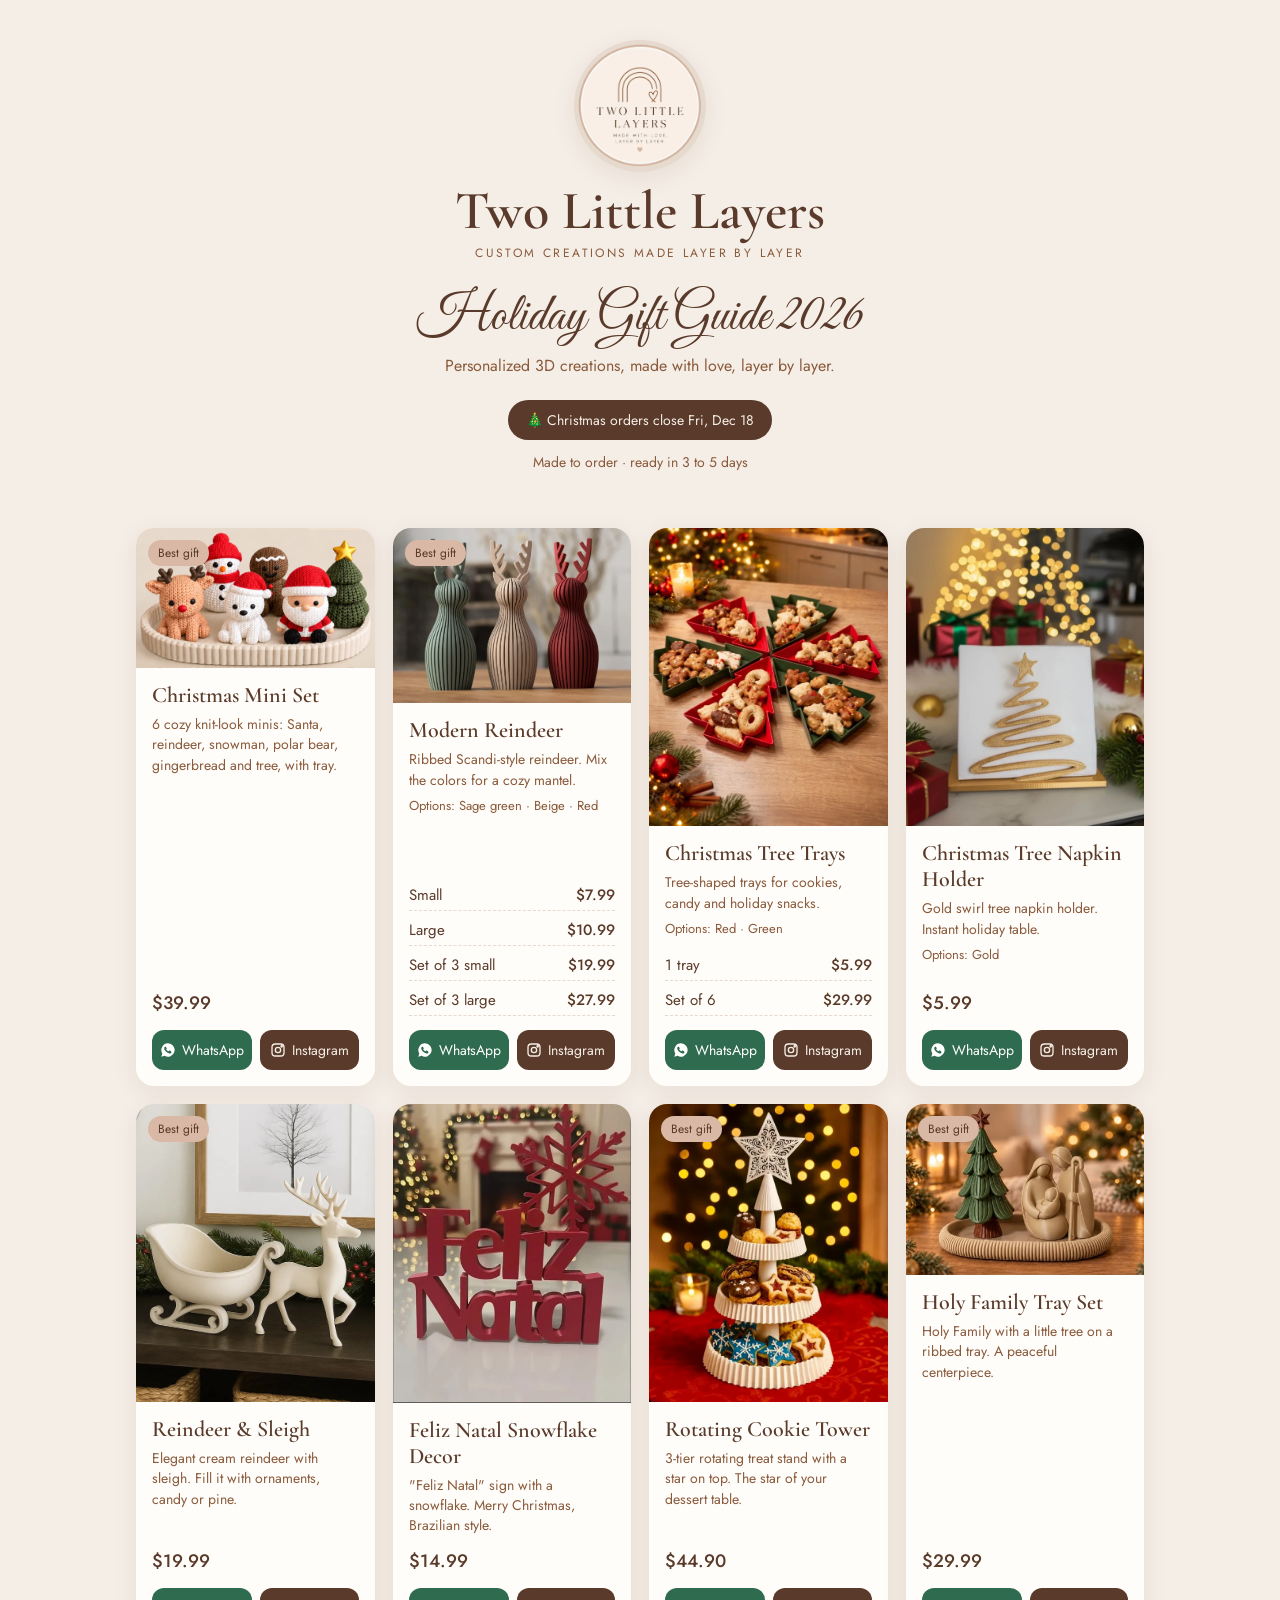
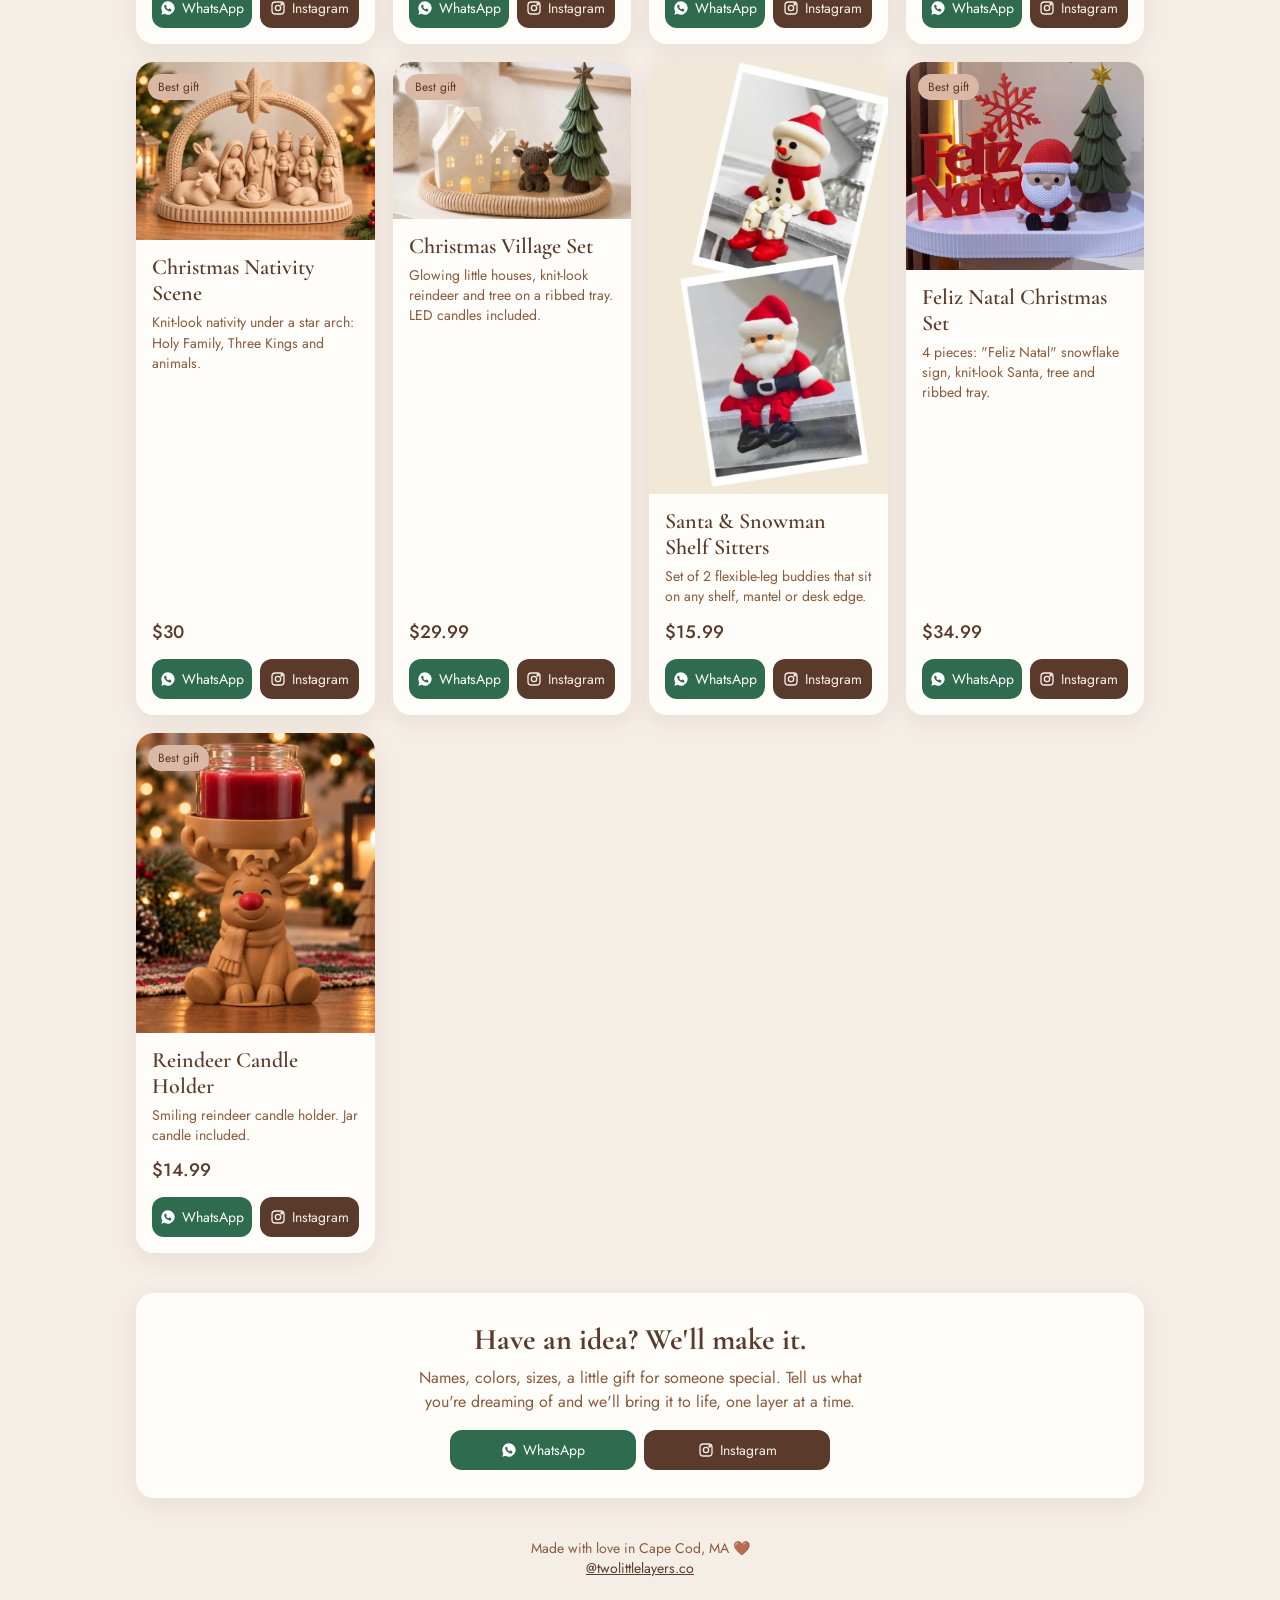
==== index.html @ 3bb31af4 "Catálogo de Natal 2026 (13 produtos) Co-Authored-By: Claude Opus 5.5 <noreply@anthropic.com> Claude-" ====
<!doctype html>
<html lang="en">
<head>
<meta charset="utf-8">
<meta name="viewport" content="width=device-width, initial-scale=1">
<title>Two Little Layers — Holiday Gift Guide</title>
<meta name="description" content="Personalized 3D creations from Cape Cod, MA. Order by Instagram DM or WhatsApp.">
<link rel="preconnect" href="https://fonts.googleapis.com">
<link rel="icon" href="logo.webp">
<link rel="stylesheet" href="https://fonts.googleapis.com/css2?family=Cormorant+Garamond:wght@500;600&family=Great+Vibes&family=Jost:wght@400;500&display=swap">
<style>
  :root {
    --cream: #f5eee6;
    --paper: #fffdf9;
    --sand: #e6dad0;
    --brown: #5a3a2a;
    --cocoa: #8a5a3c;
    --rose: #d9b8a5;
    --green: #2f6b4f;
    --shadow: 0 6px 24px rgba(74, 42, 29, .08);
  }
  * { box-sizing: border-box; }
  [hidden] { display: none !important; }
  html, body { overflow-x: hidden; }
  body {
    margin: 0;
    background: var(--cream);
    color: var(--brown);
    font-family: "Jost", system-ui, sans-serif;
    -webkit-font-smoothing: antialiased;
  }
  .wrap { max-width: 1040px; margin: 0 auto; padding: 0 16px; }

  header { text-align: center; padding: 40px 0 24px; }
  .logo { width: 132px; height: 132px; border-radius: 50%; display: block; margin: 0 auto; box-shadow: var(--shadow); }
  .brand {
    font-family: "Cormorant Garamond", serif;
    font-weight: 600;
    font-size: clamp(34px, 8vw, 54px);
    line-height: 1;
    margin: 12px 0 6px;
  }
  .tag { letter-spacing: .2em; line-height: 1.6; text-transform: uppercase; font-size: 12px; color: var(--cocoa); }
  .title { font-family: "Great Vibes", cursive; font-size: clamp(34px, 9vw, 52px); margin: 22px 0 4px; }
  .sub { color: var(--cocoa); margin: 0 auto; max-width: 460px; line-height: 1.5; }

  .deadline {
    margin: 22px auto 0;
    display: inline-block;
    background: var(--brown);
    color: var(--cream);
    padding: 10px 18px;
    border-radius: 999px;
    font-size: 14px;
  }

  .lead { margin: 12px 0 0; font-size: 14px; color: var(--cocoa); }

  .chips { display: flex; gap: 8px; flex-wrap: wrap; justify-content: center; padding: 8px 0 24px; }
  .chip {
    border: 1px solid var(--sand);
    background: var(--paper);
    color: var(--brown);
    padding: 8px 16px;
    border-radius: 999px;
    font: inherit;
    font-size: 14px;
    cursor: pointer;
  }
  .chip[aria-pressed="true"] { background: var(--brown); color: var(--cream); border-color: var(--brown); }

  .grid { display: grid; grid-template-columns: repeat(auto-fill, minmax(min(220px, 100%), 1fr)); gap: 18px; padding-bottom: 40px; }
  .card { background: var(--paper); border-radius: 18px; overflow: hidden; box-shadow: var(--shadow); display: flex; flex-direction: column; }
  .photo { aspect-ratio: 4 / 5; background: var(--sand); position: relative; }
  .photo img { width: 100%; height: 100%; object-fit: cover; display: block; }
  .photo.full { aspect-ratio: auto; min-height: 120px; }
  .photo.full img { height: auto; }
  .ph { position: absolute; inset: 0; display: grid; place-items: center; font-family: "Cormorant Garamond", serif; font-size: 22px; color: var(--cocoa); text-align: center; padding: 16px; }
  .badge { position: absolute; top: 12px; left: 12px; background: var(--rose); color: var(--brown); font-size: 12px; padding: 4px 10px; border-radius: 999px; }
  .draft { left: auto; right: 12px; background: #fff3c4; }
  .body { padding: 14px 16px 16px; display: flex; flex-direction: column; gap: 6px; flex: 1; }
  .name { font-family: "Cormorant Garamond", serif; font-weight: 600; font-size: 22px; margin: 0; }
  .desc { color: var(--cocoa); font-size: 14px; line-height: 1.45; margin: 0; }
  .opts { font-size: 13px; color: var(--cocoa); }
  .price { font-size: 18px; font-weight: 500; margin-top: auto; padding-top: 6px; }
  .price.ask { font-size: 15px; color: var(--cocoa); }
  .prices { list-style: none; margin: auto 0 0; padding: 6px 0 0; display: grid; gap: 4px; }
  .prices li { display: flex; justify-content: space-between; gap: 12px; font-size: 15px; border-bottom: 1px dashed var(--sand); padding: 4px 0; }
  .prices strong { font-weight: 500; white-space: nowrap; }
  .actions { display: grid; grid-template-columns: 1fr 1fr; gap: 8px; margin-top: 8px; }
  .btn {
    display: flex; align-items: center; justify-content: center; gap: 6px;
    padding: 10px 8px; border-radius: 12px; font: inherit; font-size: 14px;
    text-decoration: none; cursor: pointer; border: 0;
  }
  .btn.wa { background: var(--green); color: #fff; }
  .btn.ig { background: var(--brown); color: var(--cream); }
  .btn svg { width: 16px; height: 16px; flex: none; }

  .custom { background: var(--paper); border-radius: 18px; box-shadow: var(--shadow); padding: 28px 20px; text-align: center; margin-bottom: 40px; }
  .custom h2 { font-family: "Cormorant Garamond", serif; font-size: 30px; margin: 0 0 8px; }
  .custom p { color: var(--cocoa); margin: 0 auto 16px; max-width: 480px; line-height: 1.5; }
  .custom .actions { max-width: 380px; margin: 0 auto; }

  footer { text-align: center; padding: 0 0 40px; color: var(--cocoa); font-size: 14px; }
  footer a { color: var(--brown); }
  .empty { text-align: center; color: var(--cocoa); padding: 40px 0; grid-column: 1 / -1; }

  .toast {
    position: fixed; left: 50%; bottom: 24px; transform: translateX(-50%) translateY(120px);
    background: var(--brown); color: var(--cream); padding: 12px 18px; border-radius: 12px;
    font-size: 14px; transition: transform .25s, opacity .25s; max-width: calc(100% - 32px); text-align: center; opacity: 0;
  }
  .toast.show { transform: translateX(-50%) translateY(0); opacity: 1; }
</style>
</head>
<body>
<div class="wrap">
  <header>
    <img class="logo" src="logo.webp" alt="Two Little Layers logo">
    <h1 class="brand" id="brand">Two Little Layers</h1>
    <div class="tag">Custom creations made layer by layer</div>
    <p class="title" id="title">Holiday Gift Guide</p>
    <p class="sub" id="sub"></p>
    <div class="deadline" id="deadline" hidden></div>
    <p class="lead" id="lead" hidden></p>
  </header>

  <nav class="chips" id="chips" aria-label="Categories"></nav>
  <main class="grid" id="grid"></main>

  <section class="custom">
    <h2>Have an idea? We'll make it.</h2>
    <p>Names, colors, sizes, a little gift for someone special. Tell us what you're dreaming of and we'll bring it to life, one layer at a time.</p>
    <div class="actions" id="customActions"></div>
  </section>

  <footer>
    Made with love in <span id="city">Cape Cod, MA</span> 🤎<br>
    <a id="igLink" href="#" target="_blank" rel="noopener">@twolittlelayers.co</a>
  </footer>
</div>
<div class="toast" id="toast" role="status"></div>

<script src="produtos.js"></script>
<script>
  const loja = window.LOJA;
  const preview = new URLSearchParams(location.search).has("preview");
  const produtos = window.PRODUTOS.filter(p => preview || !p.rascunho);
  const igIcon = '<svg viewBox="0 0 24 24" fill="none" stroke="currentColor" stroke-width="2"><rect x="3" y="3" width="18" height="18" rx="5"/><circle cx="12" cy="12" r="4"/><circle cx="17.5" cy="6.5" r="1" fill="currentColor"/></svg>';
  const waIcon = '<svg viewBox="0 0 24 24" fill="currentColor"><path d="M12 2a10 10 0 0 0-8.6 15.1L2 22l5-1.3A10 10 0 1 0 12 2zm5.3 14.1c-.2.6-1.3 1.2-1.8 1.2-.5.1-1 .2-3.3-.7-2.8-1.1-4.5-4-4.7-4.2-.1-.2-1.1-1.5-1.1-2.8s.7-2 1-2.3c.2-.3.5-.3.7-.3h.5c.2 0 .4 0 .6.5l.8 2c.1.2.1.4 0 .5l-.4.6-.3.4c.1.2.6 1 1.3 1.6.9.8 1.6 1 1.9 1.2.2.1.4.1.5-.1l.7-.9c.2-.2.3-.2.6-.1l1.8.9c.3.1.4.2.5.3.1.2.1.7-.1 1.2z"/></svg>';

  const esc = s => String(s).replace(/[&<>"']/g, c => ({ "&": "&amp;", "<": "&lt;", ">": "&gt;", '"': "&quot;", "'": "&#39;" }[c]));
  const money = n => "$" + Number(n).toFixed(2).replace(/\.00$/, "");
  const msg = p => p
    ? `Hi Two Little Layers! I'd like to order the ${p.nome}${p.preco != null ? " (" + money(p.preco) + ")" : ""}. 🎄`
    : "Hi Two Little Layers! I have an idea for a custom piece. 🎄";
  const waUrl = p => `https://wa.me/${loja.whatsapp}?text=${encodeURIComponent(msg(p))}`;

  function botoes(p) {
    return `<a class="btn wa" href="${waUrl(p)}" target="_blank" rel="noopener">${waIcon}WhatsApp</a>
            <button class="btn ig" type="button" data-id="${p ? esc(p.id) : ""}">${igIcon}Instagram</button>`;
  }

  // Instagram não aceita mensagem pré-preenchida: copio o texto e abro a DM.
  function abrirDM(p) {
    const texto = msg(p);
    const ir = () => window.open(`https://ig.me/m/${loja.instagram}`, "_blank", "noopener");
    if (navigator.clipboard) {
      navigator.clipboard.writeText(texto).then(() => toast("Message copied! Just paste it in our DM."), () => {}).finally(ir);
    } else ir();
  }

  function toast(t) {
    const el = document.getElementById("toast");
    el.textContent = t;
    el.classList.add("show");
    setTimeout(() => el.classList.remove("show"), 2600);
  }

  // Foto ainda não enviada: troca pelo aviso sem quebrar o card.
  function semFoto(img) {
    const box = img.parentElement;
    box.classList.remove("full");
    const ph = document.createElement("div");
    ph.className = "ph";
    ph.textContent = "Photo coming soon";
    img.replaceWith(ph);
  }

  function card(p) {
    const foto = p.foto
      ? `<img src="${esc(p.foto)}" alt="${esc(p.nome)}" onerror="semFoto(this)">`
      : `<div class="ph">${esc(p.nome)}<br>photo coming soon</div>`;
    const preco = p.precos && p.precos.length
      ? `<ul class="prices">${p.precos.map(o => `<li><span>${esc(o.label)}</span><strong>${money(o.preco)}</strong></li>`).join("")}</ul>`
      : p.preco != null
        ? `<div class="price">${money(p.preco)}</div>`
        : `<div class="price ask">Price on request</div>`;
    const opcoes = p.opcoes && p.opcoes.length ? `<div class="opts">Options: ${p.opcoes.map(esc).join(" · ")}</div>` : "";
    return `<article class="card">
      <div class="photo${p.fotoInteira ? " full" : ""}">${foto}
        ${p.destaque ? '<span class="badge">Best gift</span>' : ""}
        ${p.rascunho ? '<span class="badge draft">Draft</span>' : ""}
      </div>
      <div class="body">
        <h3 class="name">${esc(p.nome)}</h3>
        <p class="desc">${esc(p.descricao)}${p.personalizavel ? " Can be personalized." : ""}</p>
        ${opcoes}${preco}
        <div class="actions">${botoes(p)}</div>
      </div>
    </article>`;
  }

  let filtro = "All";
  function render() {
    const lista = produtos.filter(p => filtro === "All" || p.categoria === filtro);
    document.getElementById("grid").innerHTML = lista.length
      ? lista.map(card).join("")
      : '<p class="empty">New pieces coming soon. Send us a DM!</p>';
  }

  function chips() {
    const usadas = ["All", ...loja.categorias.filter(c => produtos.some(p => p.categoria === c))];
    const nav = document.getElementById("chips");
    nav.innerHTML = usadas.length > 2
      ? usadas.map(c => `<button class="chip" type="button" aria-pressed="${c === filtro}">${esc(c)}</button>`).join("")
      : "";
    nav.onclick = e => {
      if (!e.target.matches(".chip")) return;
      filtro = e.target.textContent;
      chips();
      render();
    };
  }

  document.getElementById("brand").textContent = loja.nome;
  document.getElementById("title").textContent = loja.titulo;
  document.getElementById("sub").textContent = loja.subtitulo;
  document.getElementById("city").textContent = loja.cidade;
  const ig = document.getElementById("igLink");
  ig.href = `https://www.instagram.com/${loja.instagram}`;
  ig.textContent = "@" + loja.instagram;
  if (loja.pedidoAte) {
    const d = document.getElementById("deadline");
    d.textContent = `🎄 Christmas orders close ${loja.pedidoAte}`;
    d.hidden = false;
  }
  if (loja.prazoEntrega) {
    const l = document.getElementById("lead");
    l.textContent = `Made to order · ready in ${loja.prazoEntrega}`;
    l.hidden = false;
  }
  document.getElementById("customActions").innerHTML = botoes(null);
  document.body.addEventListener("click", e => {
    const b = e.target.closest(".btn.ig");
    if (b) abrirDM(produtos.find(p => p.id === b.dataset.id) || null);
  });

  chips();
  render();
</script>
</body>
</html>
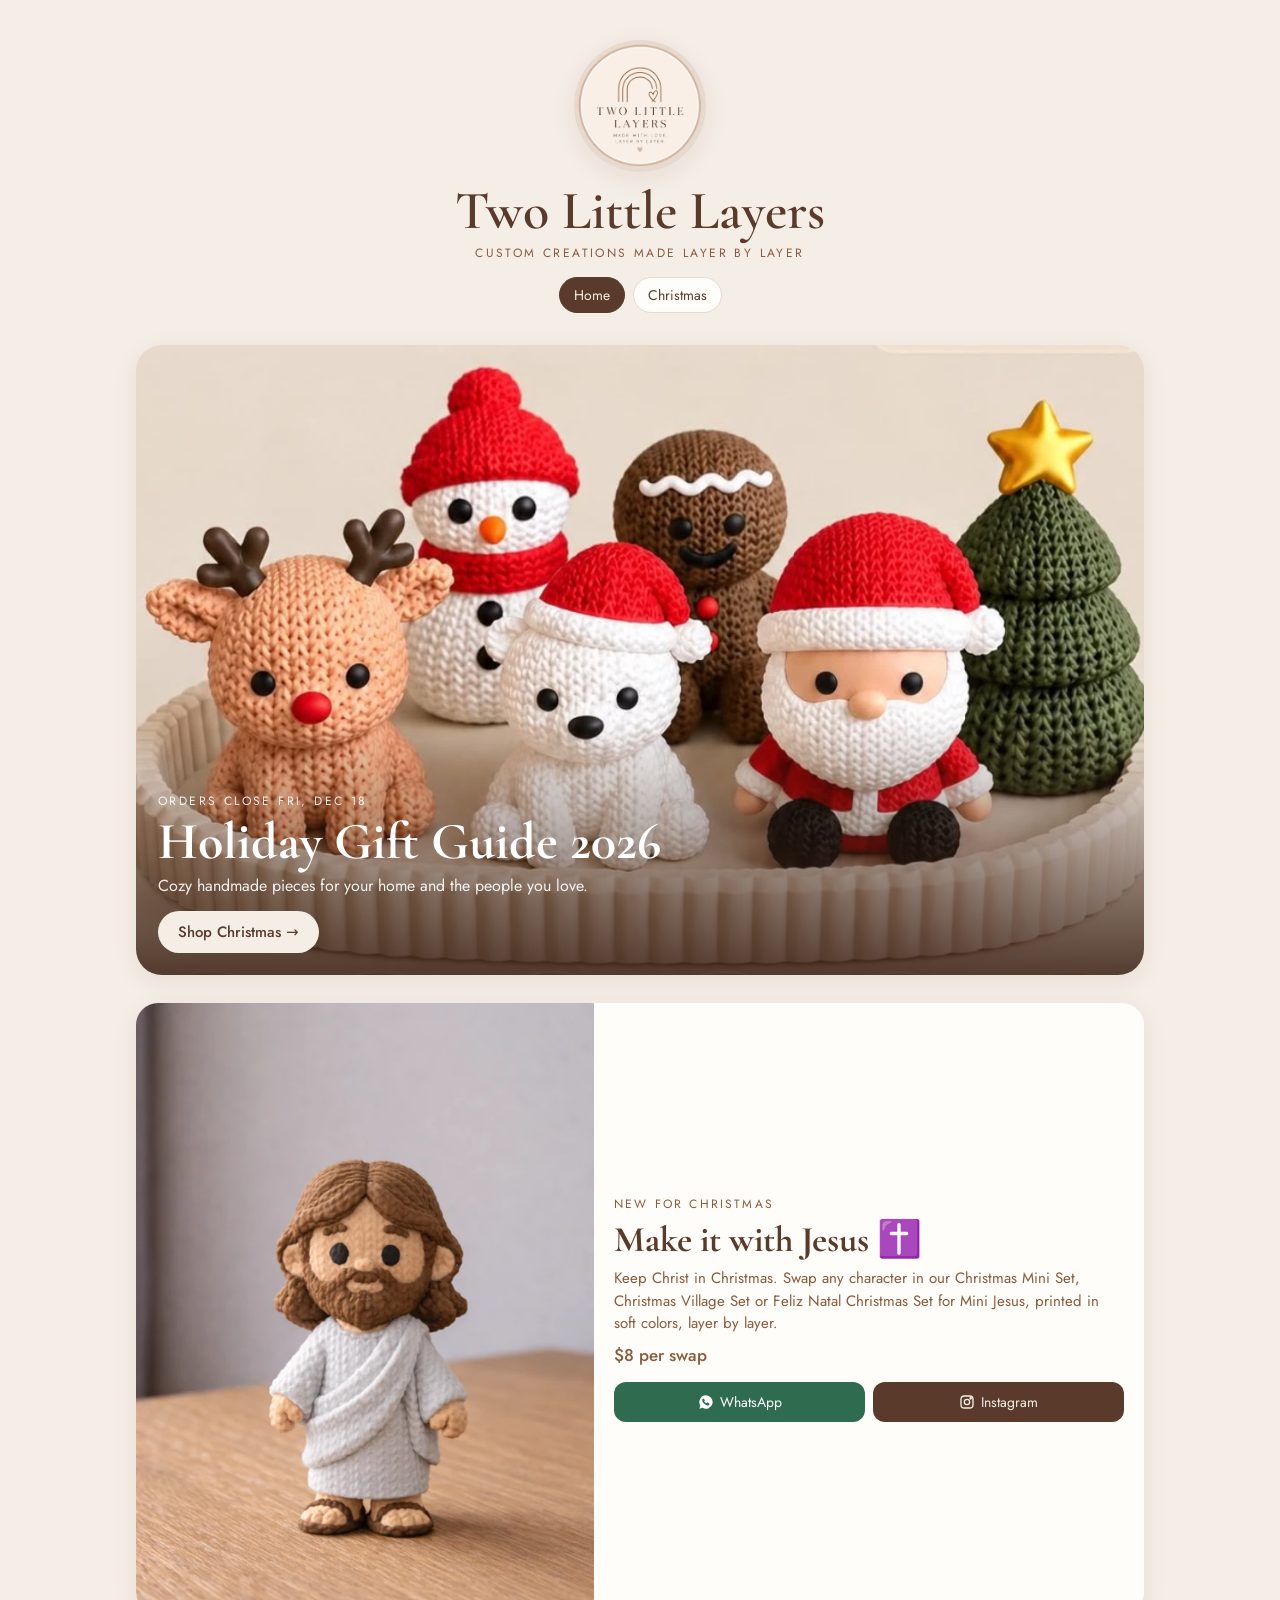
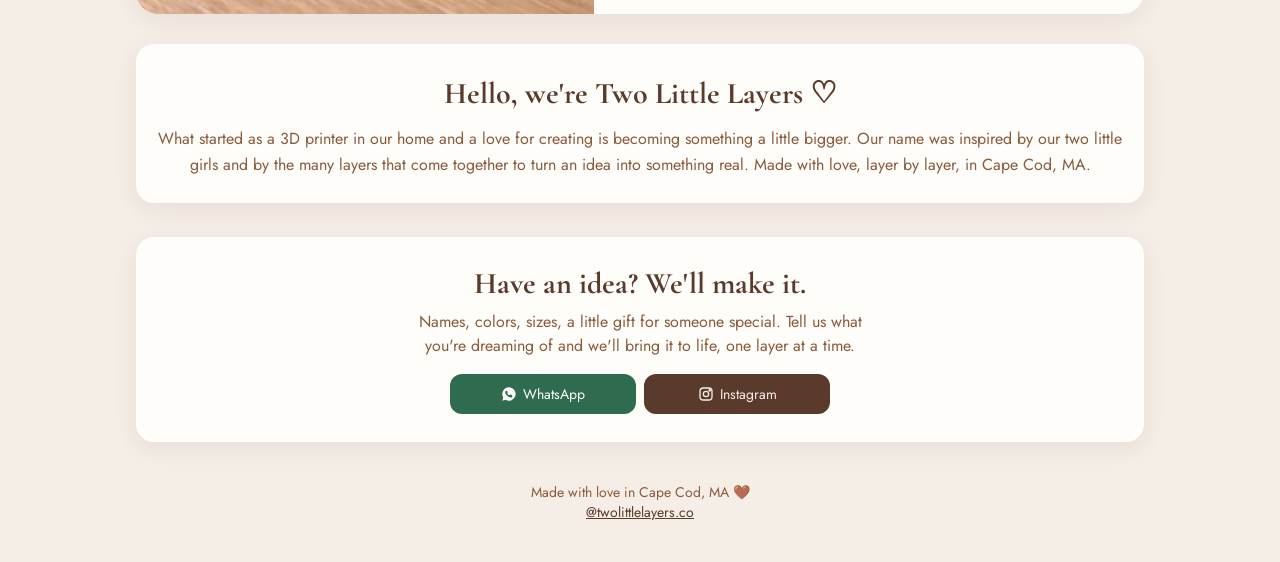
==== commit 45967391: "Site com página inicial + coleção de Natal, Mini Jesus e personagens trocáveis Co-Authored-By: Claud" ====
--- a/index.html
+++ b/index.html
@@ -3,262 +3,17 @@
 <head>
 <meta charset="utf-8">
 <meta name="viewport" content="width=device-width, initial-scale=1">
-<title>Two Little Layers — Holiday Gift Guide</title>
-<meta name="description" content="Personalized 3D creations from Cape Cod, MA. Order by Instagram DM or WhatsApp.">
+<title>Two Little Layers — Personalized 3D Creations</title>
+<meta name="description" content="Handmade 3D printed gifts and decor from Cape Cod, MA. Christmas sets, kids toys and custom orders by Instagram DM or WhatsApp.">
+<link rel="icon" href="logo.webp">
 <link rel="preconnect" href="https://fonts.googleapis.com">
-<link rel="icon" href="logo.webp">
 <link rel="stylesheet" href="https://fonts.googleapis.com/css2?family=Cormorant+Garamond:wght@500;600&family=Great+Vibes&family=Jost:wght@400;500&display=swap">
-<style>
-  :root {
-    --cream: #f5eee6;
-    --paper: #fffdf9;
-    --sand: #e6dad0;
-    --brown: #5a3a2a;
-    --cocoa: #8a5a3c;
-    --rose: #d9b8a5;
-    --green: #2f6b4f;
-    --shadow: 0 6px 24px rgba(74, 42, 29, .08);
-  }
-  * { box-sizing: border-box; }
-  [hidden] { display: none !important; }
-  html, body { overflow-x: hidden; }
-  body {
-    margin: 0;
-    background: var(--cream);
-    color: var(--brown);
-    font-family: "Jost", system-ui, sans-serif;
-    -webkit-font-smoothing: antialiased;
-  }
-  .wrap { max-width: 1040px; margin: 0 auto; padding: 0 16px; }
-
-  header { text-align: center; padding: 40px 0 24px; }
-  .logo { width: 132px; height: 132px; border-radius: 50%; display: block; margin: 0 auto; box-shadow: var(--shadow); }
-  .brand {
-    font-family: "Cormorant Garamond", serif;
-    font-weight: 600;
-    font-size: clamp(34px, 8vw, 54px);
-    line-height: 1;
-    margin: 12px 0 6px;
-  }
-  .tag { letter-spacing: .2em; line-height: 1.6; text-transform: uppercase; font-size: 12px; color: var(--cocoa); }
-  .title { font-family: "Great Vibes", cursive; font-size: clamp(34px, 9vw, 52px); margin: 22px 0 4px; }
-  .sub { color: var(--cocoa); margin: 0 auto; max-width: 460px; line-height: 1.5; }
-
-  .deadline {
-    margin: 22px auto 0;
-    display: inline-block;
-    background: var(--brown);
-    color: var(--cream);
-    padding: 10px 18px;
-    border-radius: 999px;
-    font-size: 14px;
-  }
-
-  .lead { margin: 12px 0 0; font-size: 14px; color: var(--cocoa); }
-
-  .chips { display: flex; gap: 8px; flex-wrap: wrap; justify-content: center; padding: 8px 0 24px; }
-  .chip {
-    border: 1px solid var(--sand);
-    background: var(--paper);
-    color: var(--brown);
-    padding: 8px 16px;
-    border-radius: 999px;
-    font: inherit;
-    font-size: 14px;
-    cursor: pointer;
-  }
-  .chip[aria-pressed="true"] { background: var(--brown); color: var(--cream); border-color: var(--brown); }
-
-  .grid { display: grid; grid-template-columns: repeat(auto-fill, minmax(min(220px, 100%), 1fr)); gap: 18px; padding-bottom: 40px; }
-  .card { background: var(--paper); border-radius: 18px; overflow: hidden; box-shadow: var(--shadow); display: flex; flex-direction: column; }
-  .photo { aspect-ratio: 4 / 5; background: var(--sand); position: relative; }
-  .photo img { width: 100%; height: 100%; object-fit: cover; display: block; }
-  .photo.full { aspect-ratio: auto; min-height: 120px; }
-  .photo.full img { height: auto; }
-  .ph { position: absolute; inset: 0; display: grid; place-items: center; font-family: "Cormorant Garamond", serif; font-size: 22px; color: var(--cocoa); text-align: center; padding: 16px; }
-  .badge { position: absolute; top: 12px; left: 12px; background: var(--rose); color: var(--brown); font-size: 12px; padding: 4px 10px; border-radius: 999px; }
-  .draft { left: auto; right: 12px; background: #fff3c4; }
-  .body { padding: 14px 16px 16px; display: flex; flex-direction: column; gap: 6px; flex: 1; }
-  .name { font-family: "Cormorant Garamond", serif; font-weight: 600; font-size: 22px; margin: 0; }
-  .desc { color: var(--cocoa); font-size: 14px; line-height: 1.45; margin: 0; }
-  .opts { font-size: 13px; color: var(--cocoa); }
-  .price { font-size: 18px; font-weight: 500; margin-top: auto; padding-top: 6px; }
-  .price.ask { font-size: 15px; color: var(--cocoa); }
-  .prices { list-style: none; margin: auto 0 0; padding: 6px 0 0; display: grid; gap: 4px; }
-  .prices li { display: flex; justify-content: space-between; gap: 12px; font-size: 15px; border-bottom: 1px dashed var(--sand); padding: 4px 0; }
-  .prices strong { font-weight: 500; white-space: nowrap; }
-  .actions { display: grid; grid-template-columns: 1fr 1fr; gap: 8px; margin-top: 8px; }
-  .btn {
-    display: flex; align-items: center; justify-content: center; gap: 6px;
-    padding: 10px 8px; border-radius: 12px; font: inherit; font-size: 14px;
-    text-decoration: none; cursor: pointer; border: 0;
-  }
-  .btn.wa { background: var(--green); color: #fff; }
-  .btn.ig { background: var(--brown); color: var(--cream); }
-  .btn svg { width: 16px; height: 16px; flex: none; }
-
-  .custom { background: var(--paper); border-radius: 18px; box-shadow: var(--shadow); padding: 28px 20px; text-align: center; margin-bottom: 40px; }
-  .custom h2 { font-family: "Cormorant Garamond", serif; font-size: 30px; margin: 0 0 8px; }
-  .custom p { color: var(--cocoa); margin: 0 auto 16px; max-width: 480px; line-height: 1.5; }
-  .custom .actions { max-width: 380px; margin: 0 auto; }
-
-  footer { text-align: center; padding: 0 0 40px; color: var(--cocoa); font-size: 14px; }
-  footer a { color: var(--brown); }
-  .empty { text-align: center; color: var(--cocoa); padding: 40px 0; grid-column: 1 / -1; }
-
-  .toast {
-    position: fixed; left: 50%; bottom: 24px; transform: translateX(-50%) translateY(120px);
-    background: var(--brown); color: var(--cream); padding: 12px 18px; border-radius: 12px;
-    font-size: 14px; transition: transform .25s, opacity .25s; max-width: calc(100% - 32px); text-align: center; opacity: 0;
-  }
-  .toast.show { transform: translateX(-50%) translateY(0); opacity: 1; }
-</style>
+<link rel="stylesheet" href="style.css">
 </head>
-<body>
-<div class="wrap">
-  <header>
-    <img class="logo" src="logo.webp" alt="Two Little Layers logo">
-    <h1 class="brand" id="brand">Two Little Layers</h1>
-    <div class="tag">Custom creations made layer by layer</div>
-    <p class="title" id="title">Holiday Gift Guide</p>
-    <p class="sub" id="sub"></p>
-    <div class="deadline" id="deadline" hidden></div>
-    <p class="lead" id="lead" hidden></p>
-  </header>
-
-  <nav class="chips" id="chips" aria-label="Categories"></nav>
-  <main class="grid" id="grid"></main>
-
-  <section class="custom">
-    <h2>Have an idea? We'll make it.</h2>
-    <p>Names, colors, sizes, a little gift for someone special. Tell us what you're dreaming of and we'll bring it to life, one layer at a time.</p>
-    <div class="actions" id="customActions"></div>
-  </section>
-
-  <footer>
-    Made with love in <span id="city">Cape Cod, MA</span> 🤎<br>
-    <a id="igLink" href="#" target="_blank" rel="noopener">@twolittlelayers.co</a>
-  </footer>
-</div>
+<body data-page="home" data-base="">
+<div class="wrap" id="app"></div>
 <div class="toast" id="toast" role="status"></div>
-
 <script src="produtos.js"></script>
-<script>
-  const loja = window.LOJA;
-  const preview = new URLSearchParams(location.search).has("preview");
-  const produtos = window.PRODUTOS.filter(p => preview || !p.rascunho);
-  const igIcon = '<svg viewBox="0 0 24 24" fill="none" stroke="currentColor" stroke-width="2"><rect x="3" y="3" width="18" height="18" rx="5"/><circle cx="12" cy="12" r="4"/><circle cx="17.5" cy="6.5" r="1" fill="currentColor"/></svg>';
-  const waIcon = '<svg viewBox="0 0 24 24" fill="currentColor"><path d="M12 2a10 10 0 0 0-8.6 15.1L2 22l5-1.3A10 10 0 1 0 12 2zm5.3 14.1c-.2.6-1.3 1.2-1.8 1.2-.5.1-1 .2-3.3-.7-2.8-1.1-4.5-4-4.7-4.2-.1-.2-1.1-1.5-1.1-2.8s.7-2 1-2.3c.2-.3.5-.3.7-.3h.5c.2 0 .4 0 .6.5l.8 2c.1.2.1.4 0 .5l-.4.6-.3.4c.1.2.6 1 1.3 1.6.9.8 1.6 1 1.9 1.2.2.1.4.1.5-.1l.7-.9c.2-.2.3-.2.6-.1l1.8.9c.3.1.4.2.5.3.1.2.1.7-.1 1.2z"/></svg>';
-
-  const esc = s => String(s).replace(/[&<>"']/g, c => ({ "&": "&amp;", "<": "&lt;", ">": "&gt;", '"': "&quot;", "'": "&#39;" }[c]));
-  const money = n => "$" + Number(n).toFixed(2).replace(/\.00$/, "");
-  const msg = p => p
-    ? `Hi Two Little Layers! I'd like to order the ${p.nome}${p.preco != null ? " (" + money(p.preco) + ")" : ""}. 🎄`
-    : "Hi Two Little Layers! I have an idea for a custom piece. 🎄";
-  const waUrl = p => `https://wa.me/${loja.whatsapp}?text=${encodeURIComponent(msg(p))}`;
-
-  function botoes(p) {
-    return `<a class="btn wa" href="${waUrl(p)}" target="_blank" rel="noopener">${waIcon}WhatsApp</a>
-            <button class="btn ig" type="button" data-id="${p ? esc(p.id) : ""}">${igIcon}Instagram</button>`;
-  }
-
-  // Instagram não aceita mensagem pré-preenchida: copio o texto e abro a DM.
-  function abrirDM(p) {
-    const texto = msg(p);
-    const ir = () => window.open(`https://ig.me/m/${loja.instagram}`, "_blank", "noopener");
-    if (navigator.clipboard) {
-      navigator.clipboard.writeText(texto).then(() => toast("Message copied! Just paste it in our DM."), () => {}).finally(ir);
-    } else ir();
-  }
-
-  function toast(t) {
-    const el = document.getElementById("toast");
-    el.textContent = t;
-    el.classList.add("show");
-    setTimeout(() => el.classList.remove("show"), 2600);
-  }
-
-  // Foto ainda não enviada: troca pelo aviso sem quebrar o card.
-  function semFoto(img) {
-    const box = img.parentElement;
-    box.classList.remove("full");
-    const ph = document.createElement("div");
-    ph.className = "ph";
-    ph.textContent = "Photo coming soon";
-    img.replaceWith(ph);
-  }
-
-  function card(p) {
-    const foto = p.foto
-      ? `<img src="${esc(p.foto)}" alt="${esc(p.nome)}" onerror="semFoto(this)">`
-      : `<div class="ph">${esc(p.nome)}<br>photo coming soon</div>`;
-    const preco = p.precos && p.precos.length
-      ? `<ul class="prices">${p.precos.map(o => `<li><span>${esc(o.label)}</span><strong>${money(o.preco)}</strong></li>`).join("")}</ul>`
-      : p.preco != null
-        ? `<div class="price">${money(p.preco)}</div>`
-        : `<div class="price ask">Price on request</div>`;
-    const opcoes = p.opcoes && p.opcoes.length ? `<div class="opts">Options: ${p.opcoes.map(esc).join(" · ")}</div>` : "";
-    return `<article class="card">
-      <div class="photo${p.fotoInteira ? " full" : ""}">${foto}
-        ${p.destaque ? '<span class="badge">Best gift</span>' : ""}
-        ${p.rascunho ? '<span class="badge draft">Draft</span>' : ""}
-      </div>
-      <div class="body">
-        <h3 class="name">${esc(p.nome)}</h3>
-        <p class="desc">${esc(p.descricao)}${p.personalizavel ? " Can be personalized." : ""}</p>
-        ${opcoes}${preco}
-        <div class="actions">${botoes(p)}</div>
-      </div>
-    </article>`;
-  }
-
-  let filtro = "All";
-  function render() {
-    const lista = produtos.filter(p => filtro === "All" || p.categoria === filtro);
-    document.getElementById("grid").innerHTML = lista.length
-      ? lista.map(card).join("")
-      : '<p class="empty">New pieces coming soon. Send us a DM!</p>';
-  }
-
-  function chips() {
-    const usadas = ["All", ...loja.categorias.filter(c => produtos.some(p => p.categoria === c))];
-    const nav = document.getElementById("chips");
-    nav.innerHTML = usadas.length > 2
-      ? usadas.map(c => `<button class="chip" type="button" aria-pressed="${c === filtro}">${esc(c)}</button>`).join("")
-      : "";
-    nav.onclick = e => {
-      if (!e.target.matches(".chip")) return;
-      filtro = e.target.textContent;
-      chips();
-      render();
-    };
-  }
-
-  document.getElementById("brand").textContent = loja.nome;
-  document.getElementById("title").textContent = loja.titulo;
-  document.getElementById("sub").textContent = loja.subtitulo;
-  document.getElementById("city").textContent = loja.cidade;
-  const ig = document.getElementById("igLink");
-  ig.href = `https://www.instagram.com/${loja.instagram}`;
-  ig.textContent = "@" + loja.instagram;
-  if (loja.pedidoAte) {
-    const d = document.getElementById("deadline");
-    d.textContent = `🎄 Christmas orders close ${loja.pedidoAte}`;
-    d.hidden = false;
-  }
-  if (loja.prazoEntrega) {
-    const l = document.getElementById("lead");
-    l.textContent = `Made to order · ready in ${loja.prazoEntrega}`;
-    l.hidden = false;
-  }
-  document.getElementById("customActions").innerHTML = botoes(null);
-  document.body.addEventListener("click", e => {
-    const b = e.target.closest(".btn.ig");
-    if (b) abrirDM(produtos.find(p => p.id === b.dataset.id) || null);
-  });
-
-  chips();
-  render();
-</script>
+<script src="app.js"></script>
 </body>
 </html>
--- a/style.css
+++ b/style.css
@@ -0,0 +1,150 @@
+/* Two Little Layers — estilos compartilhados por todas as páginas */
+  :root {
+    --cream: #f5eee6;
+    --paper: #fffdf9;
+    --sand: #e6dad0;
+    --brown: #5a3a2a;
+    --cocoa: #8a5a3c;
+    --rose: #d9b8a5;
+    --green: #2f6b4f;
+    --shadow: 0 6px 24px rgba(74, 42, 29, .08);
+  }
+  * { box-sizing: border-box; }
+  [hidden] { display: none !important; }
+  html, body { overflow-x: hidden; }
+  body {
+    margin: 0;
+    background: var(--cream);
+    color: var(--brown);
+    font-family: "Jost", system-ui, sans-serif;
+    -webkit-font-smoothing: antialiased;
+  }
+  .wrap { max-width: 1040px; margin: 0 auto; padding: 0 16px; }
+
+  header { text-align: center; padding: 40px 0 24px; }
+  .logo { width: 132px; height: 132px; border-radius: 50%; display: block; margin: 0 auto; box-shadow: var(--shadow); }
+  .brand {
+    font-family: "Cormorant Garamond", serif;
+    font-weight: 600;
+    font-size: clamp(34px, 8vw, 54px);
+    line-height: 1;
+    margin: 12px 0 6px;
+  }
+  .tag { letter-spacing: .2em; line-height: 1.6; text-transform: uppercase; font-size: 12px; color: var(--cocoa); }
+  .title { font-family: "Great Vibes", cursive; font-size: clamp(34px, 9vw, 52px); margin: 22px 0 4px; }
+  .sub { color: var(--cocoa); margin: 0 auto; max-width: 460px; line-height: 1.5; }
+
+  .deadline {
+    margin: 22px auto 0;
+    display: inline-block;
+    background: var(--brown);
+    color: var(--cream);
+    padding: 10px 18px;
+    border-radius: 999px;
+    font-size: 14px;
+  }
+
+  .lead { margin: 12px 0 0; font-size: 14px; color: var(--cocoa); }
+
+  .chips { display: flex; gap: 8px; flex-wrap: wrap; justify-content: center; padding: 8px 0 24px; }
+  .chip {
+    border: 1px solid var(--sand);
+    background: var(--paper);
+    color: var(--brown);
+    padding: 8px 16px;
+    border-radius: 999px;
+    font: inherit;
+    font-size: 14px;
+    cursor: pointer;
+  }
+  .chip[aria-pressed="true"] { background: var(--brown); color: var(--cream); border-color: var(--brown); }
+
+  .grid { display: grid; grid-template-columns: repeat(auto-fill, minmax(min(220px, 100%), 1fr)); gap: 18px; padding-bottom: 40px; }
+  .card { background: var(--paper); border-radius: 18px; overflow: hidden; box-shadow: var(--shadow); display: flex; flex-direction: column; }
+  .photo { aspect-ratio: 4 / 5; background: var(--sand); position: relative; }
+  .photo img { width: 100%; height: 100%; object-fit: cover; display: block; }
+  .photo.full { aspect-ratio: auto; min-height: 120px; }
+  .photo.full img { height: auto; }
+  .ph { position: absolute; inset: 0; display: grid; place-items: center; font-family: "Cormorant Garamond", serif; font-size: 22px; color: var(--cocoa); text-align: center; padding: 16px; }
+  .badge { position: absolute; top: 12px; left: 12px; background: var(--rose); color: var(--brown); font-size: 12px; padding: 4px 10px; border-radius: 999px; }
+  .draft { left: auto; right: 12px; background: #fff3c4; }
+  .body { padding: 14px 16px 16px; display: flex; flex-direction: column; gap: 6px; flex: 1; }
+  .name { font-family: "Cormorant Garamond", serif; font-weight: 600; font-size: 22px; margin: 0; }
+  .desc { color: var(--cocoa); font-size: 14px; line-height: 1.45; margin: 0; }
+  .opts { font-size: 13px; color: var(--cocoa); }
+  .price { font-size: 18px; font-weight: 500; margin-top: auto; padding-top: 6px; }
+  .price.ask { font-size: 15px; color: var(--cocoa); }
+  .prices { list-style: none; margin: auto 0 0; padding: 6px 0 0; display: grid; gap: 4px; }
+  .prices li { display: flex; justify-content: space-between; gap: 12px; font-size: 15px; border-bottom: 1px dashed var(--sand); padding: 4px 0; }
+  .prices strong { font-weight: 500; white-space: nowrap; }
+  .actions { display: grid; grid-template-columns: 1fr 1fr; gap: 8px; margin-top: 8px; }
+  .btn {
+    display: flex; align-items: center; justify-content: center; gap: 6px;
+    padding: 10px 8px; border-radius: 12px; font: inherit; font-size: 14px;
+    text-decoration: none; cursor: pointer; border: 0;
+  }
+  .btn.wa { background: var(--green); color: #fff; }
+  .btn.ig { background: var(--brown); color: var(--cream); }
+  .btn svg { width: 16px; height: 16px; flex: none; }
+
+  .custom { background: var(--paper); border-radius: 18px; box-shadow: var(--shadow); padding: 28px 20px; text-align: center; margin-bottom: 40px; }
+  .custom h2 { font-family: "Cormorant Garamond", serif; font-size: 30px; margin: 0 0 8px; }
+  .custom p { color: var(--cocoa); margin: 0 auto 16px; max-width: 480px; line-height: 1.5; }
+  .custom .actions { max-width: 380px; margin: 0 auto; }
+
+  footer { text-align: center; padding: 0 0 40px; color: var(--cocoa); font-size: 14px; }
+  footer a { color: var(--brown); }
+  .empty { text-align: center; color: var(--cocoa); padding: 40px 0; grid-column: 1 / -1; }
+
+  .toast {
+    position: fixed; left: 50%; bottom: 24px; transform: translateX(-50%) translateY(120px);
+    background: var(--brown); color: var(--cream); padding: 12px 18px; border-radius: 12px;
+    font-size: 14px; transition: transform .25s, opacity .25s; max-width: calc(100% - 32px); text-align: center; opacity: 0;
+  }
+  .toast.show { transform: translateX(-50%) translateY(0); opacity: 1; }
+
+  /* navegação */
+  .topnav { display: flex; gap: 8px; justify-content: center; flex-wrap: wrap; padding: 14px 0 0; }
+  .topnav a { text-decoration: none; color: var(--brown); font-size: 14px; padding: 7px 14px; border-radius: 999px; border: 1px solid var(--sand); background: var(--paper); }
+  .topnav a[aria-current="page"] { background: var(--brown); color: var(--cream); border-color: var(--brown); }
+  .logo.small { width: 84px; height: 84px; }
+
+  /* página inicial */
+  .hero { position: relative; border-radius: 26px; overflow: hidden; box-shadow: var(--shadow); margin: 8px 0 28px; display: block; color: #fff; text-decoration: none; }
+  .hero img { width: 100%; aspect-ratio: 16 / 10; object-fit: cover; display: block; }
+  .hero .over { position: absolute; inset: auto 0 0 0; padding: 70px 22px 22px; background: linear-gradient(transparent, rgba(58, 34, 22, .85)); }
+  .hero .kick { letter-spacing: .2em; text-transform: uppercase; font-size: 12px; opacity: .9; }
+  .hero h2 { font-family: "Cormorant Garamond", serif; font-size: clamp(32px, 7vw, 52px); margin: 6px 0 6px; line-height: 1; }
+  .hero p { margin: 0 0 14px; opacity: .92; }
+  @media (max-width: 600px) { .hero img { aspect-ratio: 4 / 5; } }
+  .pill { display: inline-block; background: var(--cream); color: var(--brown); padding: 10px 20px; border-radius: 999px; font-weight: 500; font-size: 15px; }
+  .section-title { font-family: "Cormorant Garamond", serif; font-size: 32px; text-align: center; margin: 10px 0 16px; }
+  .cols { display: grid; grid-template-columns: repeat(auto-fill, minmax(min(240px, 100%), 1fr)); gap: 16px; margin-bottom: 34px; }
+  .col { background: var(--paper); border-radius: 18px; overflow: hidden; box-shadow: var(--shadow); text-decoration: none; color: var(--brown); display: flex; flex-direction: column; }
+  .col img { width: 100%; aspect-ratio: 4 / 3; object-fit: cover; display: block; background: var(--sand); }
+  .col div { padding: 14px 16px 16px; }
+  .col b { font-family: "Cormorant Garamond", serif; font-size: 24px; display: block; }
+  .col span { color: var(--cocoa); font-size: 14px; }
+  .story { background: var(--paper); border-radius: 18px; box-shadow: var(--shadow); padding: 26px 22px; text-align: center; margin-bottom: 34px; line-height: 1.6; color: var(--cocoa); }
+  .story h2 { font-family: "Cormorant Garamond", serif; font-size: 30px; color: var(--brown); margin: 0 0 8px; }
+
+  /* Jesus + personagens */
+  .jesus { display: grid; grid-template-columns: minmax(0, 1fr) minmax(0, 1.2fr); gap: 0; background: var(--paper); border-radius: 22px; overflow: hidden; box-shadow: var(--shadow); margin: 0 0 30px; }
+  .jesus img { width: 100%; height: 100%; object-fit: cover; display: block; min-height: 240px; }
+  .jesus .txt { padding: 22px 20px; display: flex; flex-direction: column; justify-content: center; gap: 8px; }
+  .jesus .kick { letter-spacing: .18em; text-transform: uppercase; font-size: 12px; color: var(--cocoa); }
+  .jesus h2 { font-family: "Cormorant Garamond", serif; font-size: clamp(26px, 6vw, 36px); margin: 0; line-height: 1.05; }
+  .jesus p { margin: 0; color: var(--cocoa); line-height: 1.5; font-size: 15px; }
+  .jesus .price { font-size: 17px; margin: 0; padding: 0; }
+  .jesus .actions { margin-top: 6px; }
+  @media (max-width: 520px) { .jesus { grid-template-columns: 1fr; } .jesus img { aspect-ratio: 4 / 3; min-height: 0; } }
+  .chars { background: var(--paper); border-radius: 18px; box-shadow: var(--shadow); padding: 22px 16px; margin-bottom: 30px; text-align: center; }
+  .chars h2 { font-family: "Cormorant Garamond", serif; font-size: 30px; margin: 0 0 6px; }
+  .chars > p { color: var(--cocoa); margin: 0 auto 16px; max-width: 520px; line-height: 1.5; font-size: 15px; }
+  .chars ul { list-style: none; margin: 0; padding: 0; display: grid; grid-template-columns: repeat(auto-fill, minmax(96px, 1fr)); gap: 12px; }
+  .chars li { font-size: 13px; }
+  .chars li img { width: 100%; aspect-ratio: 1; object-fit: cover; border-radius: 14px; display: block; margin-bottom: 6px; background: var(--sand); }
+  .chars li.star img { outline: 3px solid var(--rose); }
+  .chars li small { display: block; color: var(--cocoa); }
+  .swap { font-size: 13px; color: var(--brown); background: #f6ece3; border-radius: 10px; padding: 8px 10px; line-height: 1.4; }
+  .swap a { color: var(--brown); }
